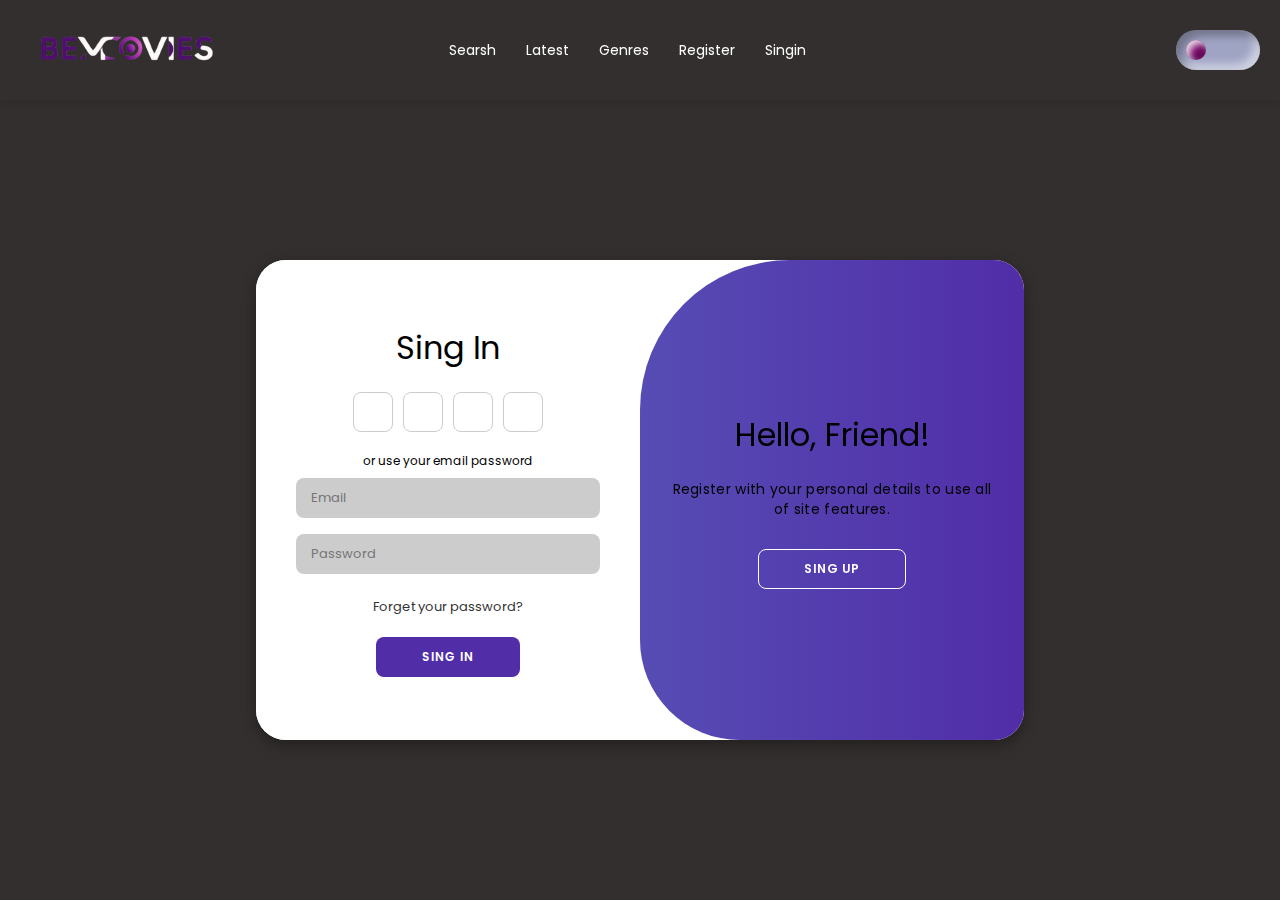
==== RegisterLogin.html @ 4ebb4c16 "HTML-CSS-Part" ====
<!DOCTYPE html>
<html lang="en">
<head>
    <meta charset="UTF-8">
    <meta name="viewport" content="width=device-width, initial-scale=1.0">
    <title>Register&Singin</title>
    <link rel="stylesheet" href="./assets/css/RegisterLogin.css">
    <link href='https://fonts.googleapis.com/css?family=Lato:300,400,700' rel='stylesheet' type='text/css'>
    <link rel="stylesheet" href="https://cdnjs.cloudflare.com/ajax/libs/font-awesome/6.6.0/css/all.min.css" integrity="sha512-Kc323vGBEqzTmouAECnVceyQqyqdsSiqLQISBL29aUW4U/M7pSPA/gEUZQqv1cwx4OnYxTxve5UMg5GT6L4JJg==" crossorigin="anonymous" referrerpolicy="no-referrer" />
</head>
<body>
    <div id="stars"></div>
    <div id="stars2"></div>
    <div id="stars3"></div>
    <header>
        <div class="BEMOVIES">
            <a href="./Accueil.html" class="logo-header"><img src="./assets/img/logo-BEMOVIE-4.svg"></a>
        </div>
        <nav class="navbar-header">
            <ul>
                <li class="active"><a href="./Accueil.html#searsh_ancre">Searsh</a></li>
                <li><a href="./Accueil.html#latest_ancre">Latest</a></li>
                <li><a href="./Accueil.html#genres_ancre">Genres</a></li>
                <li><a href="./RegisterLogin.html">Register</a></li>
                <li><a href="./RegisterLogin.html">Singin</a></li>
            </ul>
        </nav>
        <div class="btn-neum">
            <input type="checkbox" class="btn-inner">
        </div>

        <!-- JS du bouton toggle day/night -->
        <script>
            const btn = document.querySelector(".btn-neum");
            const btnInner = document.querySelector(".btn-inner");

            btn.addEventListener('click', () => {
                btn.classList.toggle('turn-on');
                btnInner.classList.toggle('btn-inner-on');
                btn.classList.toggle('btn-neum-on');
                document.querySelector('body').classList.toggle('body-on');
                document.querySelector('.btn-neum').classList.toggle('btn-neum-on');
            });
        </script>
    </header>

    <div class="main">

        <div class="container" id="container">

            <div class="form-container sign-up">
                <form>
                    <h1>Create Account</h1>
                    <div class="social-icons">
                        <a href="#" class="icon"><i class="fa-brands fa-google-plus-g"></i></a>
                        <a href="#" class="icon"><i class="fa-brands fa-facebook-f"></i></a>
                        <a href="#" class="icon"><i class="fa-brands fa-github"></i></a>
                        <a href="#" class="icon"><i class="fa-brands fa-linkedin-in"></i></a>
                    </div>
                    <span>or use your email for registeration</span>
                    <input type="text" placeholder="Name">
                    <input type="email" placeholder="Email">
                    <input type="password" placeholder="Password">
                    <button>Sing Up</button>
                </form>
            </div>

            <div class="form-container sign-in">
                <form>
                    <h1>Sing In</h1>
                    <div class="social-icons">
                        <a href="#" class="icon"><i class="fa-brands fa-google-plus-g"></i></a>
                        <a href="#" class="icon"><i class="fa-brands fa-facebook-f"></i></a>
                        <a href="#" class="icon"><i class="fa-brands fa-github"></i></a>
                        <a href="#" class="icon"><i class="fa-brands fa-linkedin-in"></i></a>
                    </div>
                    <span>or use your email password</span>
                    <input type="email" placeholder="Email">
                    <input type="password" placeholder="Password">
                    <a href="#">Forget your password?</a>
                    <button>Sing In</button>
                </form>
            </div>

            <div class="toggle-container">
                <div class="toggle">
                    <div class="toggle-panel toggle-left">
                        <h1>Welcom Back!</h1>
                        <p>Enter your personal details to use all of site features.</p>
                        <button class="hidden" id="login">Sing In</button>
                    </div>
                    <div class="toggle-panel toggle-right">
                        <h1>Hello, Friend!</h1>
                        <p>Register with your personal details to use all of site features.</p>
                        <button class="hidden" id="register">Sing Up</button>
                    </div>
                </div>
            </div>

        </div>
    </div>

    <!-- JS du toggle register/singin -->
    <script>
        const container = document.getElementById('container');
        const registerBtn = document.getElementById('register');
        const loginBtn = document.getElementById('login');

        registerBtn.addEventListener('click', () =>{
            container.classList.add("active");
        })

        loginBtn.addEventListener('click', () =>{
            container.classList.remove("active");
        })
    </script>

</body>
</html>
---- assets/css/RegisterLogin.css ----
/* Importation des polices */
@import url('https://fonts.googleapis.com/css2?family=Bebas+Neue&family=Inria+Sans:ital,wght@0,300;0,400;0,700;1,300;1,400;1,700&family=Inter:ital,opsz,wght@0,14..32,100..900;1,14..32,100..900&family=Work+Sans:ital,wght@0,100..900;1,100..900&display=swap');
@import url('https://fonts.googleapis.com/css2?family=Bebas+Neue&family=Inria+Sans:ital,wght@0,300;0,400;0,700;1,300;1,400;1,700&family=Inter:ital,opsz,wght@0,14..32,100..900;1,14..32,100..900&family=Poppins:ital,wght@0,100;0,200;0,300;0,400;0,500;0,600;0,700;0,800;0,900;1,100;1,200;1,300;1,400;1,500;1,600;1,700;1,800;1,900&family=Work+Sans:ital,wght@0,100..900;1,100..900&display=swap');

/* Réinitialisation de base */
* {
    margin: 0;
    padding: 0;
    box-sizing: border-box;
    
    font-family:  "Poppins", sans-serif;
    font-weight: 400;
}

img{
    width: 100%;
    height: 100vh;
}

body {
    display: flex;
    flex-direction: column;
    align-items: center;
    background-color: #332f2f;
    color: black;
    margin: 0;
    width: 100%;
    height: 100vh;
}

/******************************** Neumorphic Toggle ********************************/ 

.body-on{
    background-color: #b399ae
}

.btn-neum{
    width: 95px;
    height: 40px;
    border-radius: 50px;
    padding: 10px;
    position: relative;
    background-color: #a0a4c4;
    transition: background-color 0.3s ease;
    /* Apparence du button en creux */
    box-shadow: inset 6px 6px 8px rgba(0, 0, 0, 0.3),
                inset -6px -6px 8px rgba(255, 255, 255, 0.5);
}

.btn-neum,
.btn-inner{
    background-color: #a0a4c4;
    box-shadow: inset 4px 4px 6px rgba(255,255,255,0.2),
                inset -4px -4px -10px rgba(0,0,0,.8),
                6px 6px 8px black,
                1px -1px 7px rgba(255,255,255,0.1);
}

.btn-neum-on{
    background-color: #ddd;
    box-shadow: inset 4px 4px 6px rgba(0, 0, 0, 0.2),
                inset -4px -4px 6px rgba(255, 255, 255, 0.5);
}

.btn-inner-on{
    transform: translateX(50px);
    background-color: #ddd;
    box-shadow: inset 2px 2px 4px rgba(255, 255, 255, 0.8),
                inset -2px -2px 4px rgba(0, 0, 0, 0.2);
}

.btn-inner{
    position: absolute;
    height: 20px;
    width: 20px;
    border-radius: 50%;
    transform: translateX(0); /* position start */
    outline: none;
    border: none;
    appearance: none;
    background-color: #7c0c6d;
    position: absolute; /* Make absolute to slide it inside btn-neum */
    left: 10px;
    transition: transform 0.3s ease, background-color 0.3s ease;

    /* Ombres pour l’effet de bouton en creux */
    box-shadow: inset 4px 4px 6px rgba(255, 255, 255, 0.8),
                inset -4px -4px 6px rgba(0, 0, 0, 0.2);
}

.btn-inner::before{
    height: 100%;
    content:'\f011'; /* Power/On Icon */
    font-family: fontawesome;
    display: flex;
    align-items: center; /* centrer l'icone dans le inner btn */
    justify-content: center; /* centrer l'icone dans le inner btn */
    outline: none;
    border: none;
    color: rgb(20,20,25);
}



.btn-inner::checked::before{
    color: rgb(101,226,30);
}


/* Toggle the position when the button is clicked */
.btn-inner-on {
    transform: translateX(50px); /* Adjust this value to control how far the button slides */
    background-color: #ddd;
    transition: transform .3s ease-in;
}


/******************************** Header ********************************/ 
header {
    display: flex;
    justify-content: space-evenly;
    align-items: center;
    width: 100%;
    max-width: 1440px;
    height: 100px;
    background: #332f2f;
    padding: 0 20px;
    transition: .3s ease-in;
    box-shadow: 0px 4px 8px rgba(0, 0, 0, 0.096);
}

.logo-header img{
    width: 50%;
    height: 20%;
}

.navbar-header ul {
    display: flex;
    gap: 30px;
    margin-right: 370px;
}

.navbar-header li {
    color: white;
    list-style: none;
    font-size: 14px;
    font-weight: 400;
    cursor: pointer;
}

a{
    color: white;
    list-style: none;
    text-decoration: none;
    font-size: 14px;
    font-weight: 400;
    cursor: pointer;
}

/*********************************** REGISTER/SINGIN ********************************/

.main{
    display: flex;
    flex-direction: column;
    align-items: center;
    justify-content: center;
    height: 100vh;
}

.container{
    background-color: #fff;
    border-radius: 30px;
    box-shadow: 0 5px 15px rgba(0, 0, 0, 0.35);
    position: relative;
    overflow: hidden;
    width: 768px;
    max-width: 100%;
    min-height: 480px;
}

.container p{
    font-size: 14px;
    line-height: 20px;
    letter-spacing: 0.3px;
    margin: 20px 0;
}

.container span{
    font-size: 12px;
}

.container a{
    color: #333;
    font-size: 13px;
    text-decoration: none;
    margin: 15px 0 10px;
}

.container button{
    background-color: #512da8;
    color: #fff;
    font-size: 12px;
    padding: 10px 45px;
    border: 1px solid transparent;
    border-radius: 8px;
    font-weight: 600;
    letter-spacing: 0.5px;
    text-transform: uppercase;
    margin-top: 10px;
    cursor: pointer;
}

.container button.hidden{
    background-color: transparent;
    border-color: #fff;
}

.container form{
    background-color: #fff;
    display: flex;
    align-items: center;
    justify-content: center;
    flex-direction: column;
    padding: 0 40px;
    height: 100%;
}

.container input{
    background-color: #ccc;
    border: none;
    margin: 8px 0;
    padding: 10px 15px;
    font-size: 13px;
    border-radius: 8px;
    width: 100%;
    outline: none;
}

.form-container{
    position: absolute;
    top: 0;
    height: 100%;
    transition: all 0.6s ease-in-out;
}

.sign-in{
    left: 0;
    width: 50%;
    z-index: 2;
}

.container.active .sign-in{
    transform: translateX(100%);
}

.sign-up{
    left: 0;
    width: 50%;
    opacity: 0;
    z-index: 1;
}

.container.active .sign-up{
    transform: translateX(100%);
    opacity: 1;
    z-index: 5;
    animation: move 0.6s;
}

@keyframes move{
    0%, 49.99%{
        opacity: 0;
        z-index: 1;
    }
    50%, 100%{
        opacity: 1;
        z-index: 5;
    }
}

.social-icons{
    margin: 20px 0;
}

.social-icons a{
    border: 1px solid #ccc;
    border-radius: 20%;
    display: inline-flex;
    justify-content: center;
    align-items: center;
    margin: 0 3px;
    width: 40px;
    height: 40px;
}

.toggle-container{
    position: absolute;
    top: 0;
    left: 50%;
    width: 50%;
    height: 100%;
    overflow: hidden;
    transition: all 0.6s ease-in-out;
    border-radius: 150px 0 0 100px; /*arroundi le toggle du coté gauche*/
    z-index: 1000;
}

.container.active .toggle-container{
    transform: translateX(-100%);
    border-radius: 0 150px 100px 0; /*arroundi le toggle du coté droit*/
}

.toggle{
    background-color: #512da8;
    height: 100%;
    background: linear-gradient(to right, #5c6bc0, #512da8);
    color: fff;
    position: relative;
    left: -100%;
    height: 100%;
    width: 200%;
    transform: translateX(0);
    transition: all 0.6s ease-in-out;
}

.container.active .toggle{
    transform: translateX(50%);
}

.toggle-panel{
    position: absolute;
    width: 50%;
    height: 100%;
    display: flex;
    align-items: center;
    justify-content: center;
    flex-direction: column;
    padding: 0 30px;
    text-align: center;
    top: 0;
    transform: translateX(0);
    transition: all 0.6s ease-in-out;
}

.toggle-left{
    transform: translateX(-200%);
}

.container.active .toggle-left{
    transform: translateX(0);
}

.toggle-right{
    right: 0;
    transform: translateX(0);
}

.container.active .toggle-right{
    transform: translateX(200%);
}

/*********************************** BACKGROUND ********************************/

/* Parallaxe des étoiles */
#stars, #stars2, #stars3 {
    position: fixed;
    top: 0;
    left: 0;
    width: 100%;
    height: 390%;
    background-size: contain;
    background-repeat: repeat;
    pointer-events: none;
    z-index: -1;
}

/* https://www.transparenttextures.com/patterns/dark-matter.png */

#stars {
    background: url(https://www.transparenttextures.com/patterns/stardust.png) repeat top center;
    animation: moveStars 50s linear infinite;
}

#stars2 {
    background: url(https://www.transparenttextures.com/patterns/stardust.png) repeat top center;
    animation: moveStars 100s linear infinite;
}

#stars3 {
    background: url(https://www.transparenttextures.com/patterns/stardust.png) repeat top center;
    animation: moveStars 200s linear infinite;
}

@keyframes moveStars {
    from { transform: translateY(0); }
    to { transform: translateY(-100%); }
}
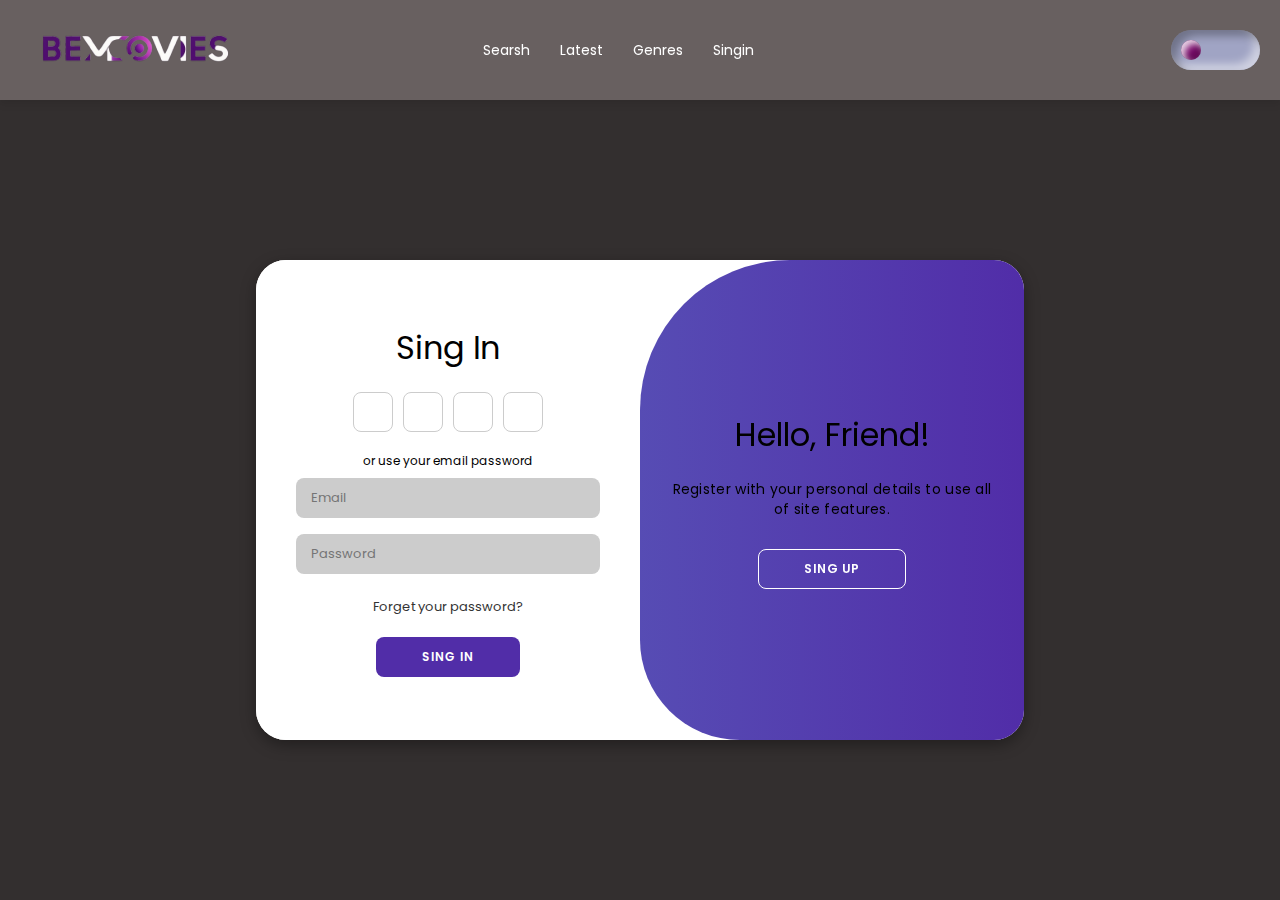
==== commit d5e8d093: "Final project" ====
--- a/RegisterLogin.html
+++ b/RegisterLogin.html
@@ -21,7 +21,6 @@
                 <li class="active"><a href="./Accueil.html#searsh_ancre">Searsh</a></li>
                 <li><a href="./Accueil.html#latest_ancre">Latest</a></li>
                 <li><a href="./Accueil.html#genres_ancre">Genres</a></li>
-                <li><a href="./RegisterLogin.html">Register</a></li>
                 <li><a href="./RegisterLogin.html">Singin</a></li>
             </ul>
         </nav>
--- a/assets/css/RegisterLogin.css
+++ b/assets/css/RegisterLogin.css
@@ -123,7 +123,7 @@
     width: 100%;
     max-width: 1440px;
     height: 100px;
-    background: #332f2f;
+    background: #686060;
     padding: 0 20px;
     transition: .3s ease-in;
     box-shadow: 0px 4px 8px rgba(0, 0, 0, 0.096);
@@ -137,7 +137,7 @@
 .navbar-header ul {
     display: flex;
     gap: 30px;
-    margin-right: 370px;
+    margin-right: 417px;
 }
 
 .navbar-header li {
